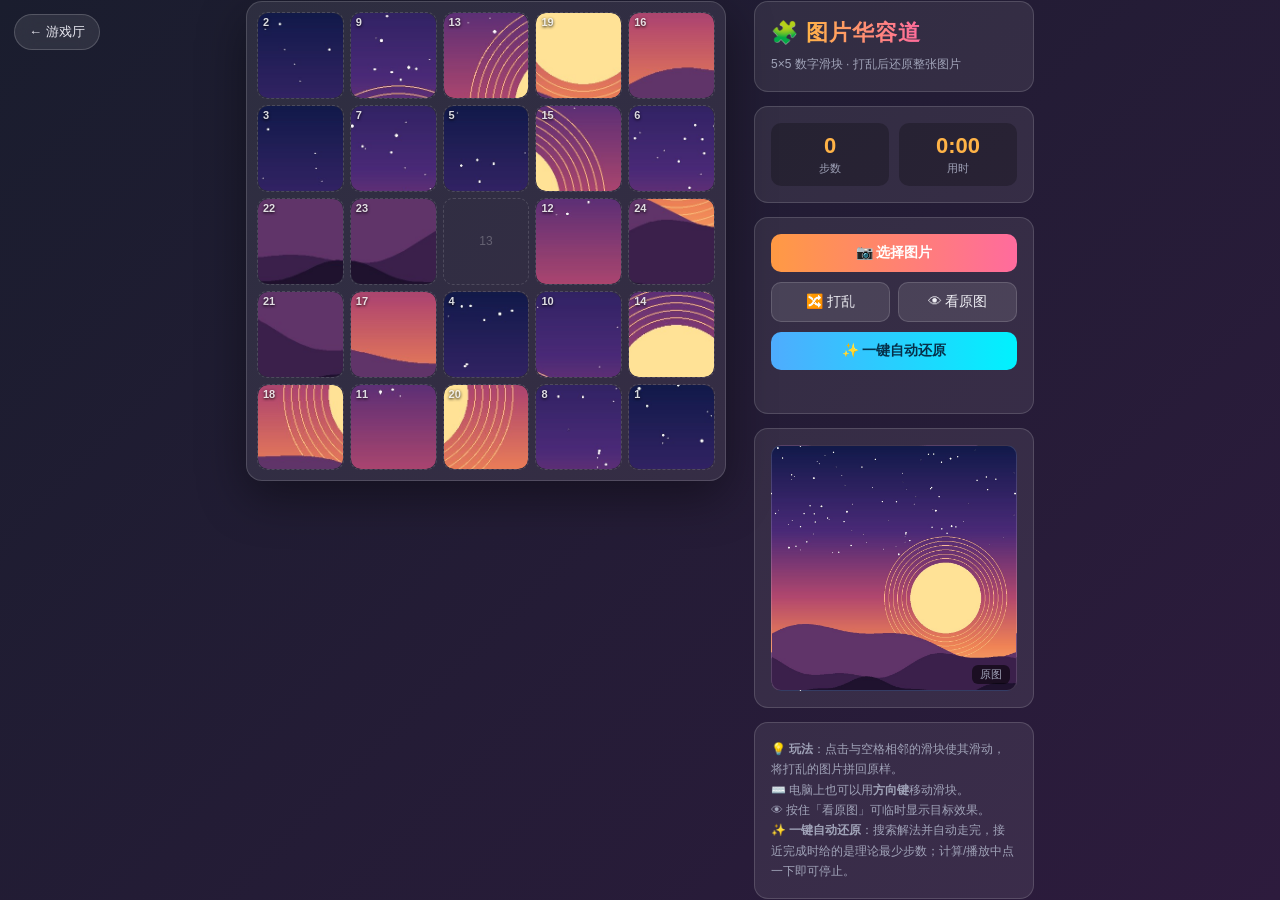
==== games/huarongdao.html @ a56ece61 "add games/huarongdao.html" ====
<!DOCTYPE html>
<html lang="zh-CN">
<head>
<meta charset="UTF-8">
<meta name="viewport" content="width=device-width, initial-scale=1.0, user-scalable=no">
<title>图片华容道 · 5×5 滑块拼图</title>
<style>
  * { margin: 0; padding: 0; box-sizing: border-box; -webkit-tap-highlight-color: transparent; }

  :root {
    --bg1: #1a1d2e;
    --bg2: #2d1b3d;
    --panel: rgba(255, 255, 255, 0.08);
    --panel-border: rgba(255, 255, 255, 0.15);
    --accent: #ffb347;
    --accent2: #ff6b9d;
    --text: #f0f0f5;
    --text-dim: #a0a3b8;
  }

  html, body { height: 100%; }

  body {
    font-family: "PingFang SC", "Microsoft YaHei", sans-serif;
    min-height: 100vh;
    background: linear-gradient(135deg, var(--bg1), var(--bg2));
    background-attachment: fixed;
    color: var(--text);
    display: flex;
    align-items: center;
    justify-content: center;
    padding: 16px;
    overscroll-behavior: none;
  }

  .container {
    display: flex;
    gap: 28px;
    align-items: flex-start;
    flex-wrap: wrap;
    justify-content: center;
    max-width: 900px;
  }

  /* 左侧：棋盘 */
  .board-wrap { position: relative; }

  #board {
    width: min(480px, 88vw);
    aspect-ratio: 1;
    background: var(--panel);
    border: 1px solid var(--panel-border);
    border-radius: 16px;
    padding: 10px;
    display: grid;
    grid-template-columns: repeat(5, 1fr);
    grid-template-rows: repeat(5, 1fr);
    gap: 6px;
    box-shadow: 0 16px 48px rgba(0,0,0,0.4);
    user-select: none;
    -webkit-user-select: none;
  }

  /* 每个格子固定存在，滑块在里面移动 —— 移动时只挪 DOM 节点，不重建 */
  .cell {
    position: relative;
    border-radius: 10px;
    border: 1.5px dashed rgba(255,255,255,0.14);
    overflow: hidden;
  }
  .cell .hint {
    position: absolute;
    inset: 0;
    display: flex;
    align-items: center;
    justify-content: center;
    color: rgba(255,255,255,0.25);
    font-size: 12px;
    pointer-events: none;
  }

  .tile {
    position: absolute;
    inset: 0;
    border-radius: 10px;
    overflow: hidden;
    cursor: pointer;
    background-size: 500% 500%;
    box-shadow: 0 3px 8px rgba(0,0,0,0.35);
    transition: transform 0.12s ease;
    touch-action: manipulation;
  }
  .tile:active { transform: scale(0.95); }
  .tile .num {
    position: absolute;
    top: 3px; left: 5px;
    font-size: 11px;
    font-weight: 700;
    color: rgba(255,255,255,0.85);
    text-shadow: 0 1px 3px rgba(0,0,0,0.9);
    pointer-events: none;
  }
  /* 胜利时淡出数字 */
  .tile.won .num { opacity: 0; transition: opacity 0.5s ease; }

  /* 右侧面板 */
  .side {
    width: 280px;
    display: flex;
    flex-direction: column;
    gap: 14px;
  }

  .card {
    background: var(--panel);
    border: 1px solid var(--panel-border);
    border-radius: 14px;
    padding: 16px;
  }

  h1 { font-size: 22px; letter-spacing: 1px; }
  h1 span {
    background: linear-gradient(90deg, var(--accent), var(--accent2));
    -webkit-background-clip: text;
    background-clip: text;
    color: transparent;
  }

  .stats { display: flex; gap: 10px; }
  .stat {
    flex: 1;
    text-align: center;
    background: rgba(0,0,0,0.25);
    border-radius: 10px;
    padding: 10px 6px;
  }
  .stat .val { font-size: 22px; font-weight: 700; color: var(--accent); }
  .stat .lbl { font-size: 11px; color: var(--text-dim); margin-top: 2px; }

  .btn {
    display: inline-flex;
    align-items: center;
    justify-content: center;
    gap: 6px;
    padding: 10px 14px;
    border-radius: 10px;
    border: 1px solid var(--panel-border);
    background: rgba(255,255,255,0.1);
    color: var(--text);
    font-size: 14px;
    cursor: pointer;
    transition: background 0.15s ease;
    font-family: inherit;
    width: 100%;
    touch-action: manipulation;
  }
  .btn:hover { background: rgba(255,255,255,0.18); }
  .btn.primary {
    background: linear-gradient(90deg, #ff9a44, #ff6b9d);
    border: none;
    color: #fff;
    font-weight: 700;
  }
  .btn.solve {
    background: linear-gradient(90deg, #4facfe, #00f2fe);
    border: none;
    color: #06304a;
    font-weight: 700;
  }
  .btn.solve.stop {
    background: linear-gradient(90deg, #ff7a7a, #ff4d6d);
    color: #fff;
  }
  .btn[disabled] { opacity: 0.55; pointer-events: none; }

  .btn-row { display: flex; gap: 8px; }

  .solve-info {
    font-size: 12px;
    color: var(--text-dim);
    text-align: center;
    min-height: 17px;
    line-height: 1.5;
  }
  .solve-info b { color: var(--accent); }

  .preview {
    width: 100%;
    aspect-ratio: 1;
    border-radius: 10px;
    background-size: cover;
    background-position: center;
    background-color: rgba(0,0,0,0.3);
    border: 1px solid var(--panel-border);
    display: flex;
    align-items: center;
    justify-content: center;
    color: var(--text-dim);
    font-size: 12px;
    position: relative;
  }
  .preview .tag {
    position: absolute;
    bottom: 6px; right: 6px;
    background: rgba(0,0,0,0.55);
    padding: 2px 8px;
    border-radius: 6px;
    font-size: 11px;
  }

  .tips { font-size: 12px; color: var(--text-dim); line-height: 1.7; }

  /* 默认占位（无图时） */
  #board.placeholder {
    display: flex;
    align-items: center;
    justify-content: center;
    flex-direction: column;
    gap: 12px;
    color: var(--text-dim);
    cursor: pointer;
    font-size: 14px;
  }
  #board.placeholder .big { font-size: 44px; }

  /* 看原图：独立图层盖在棋盘上，不重建棋盘 */
  #peek {
    position: absolute;
    inset: 0;
    border-radius: 12px;
    background-size: cover;
    background-position: center;
    display: none;
    z-index: 5;
  }

  .overlay {
    position: fixed;
    inset: 0;
    background: rgba(0,0,0,0.75);
    display: flex;
    align-items: center;
    justify-content: center;
    z-index: 100;
    opacity: 0;
    pointer-events: none;
    transition: opacity 0.25s ease;
  }
  .overlay.show { opacity: 1; pointer-events: auto; }

  .win-card {
    background: linear-gradient(160deg, #2a2d44, #3d2547);
    border: 1px solid rgba(255,255,255,0.2);
    border-radius: 20px;
    padding: 32px 40px;
    text-align: center;
    transform: scale(0.85);
    transition: transform 0.25s cubic-bezier(0.34, 1.56, 0.64, 1);
    max-width: 320px;
  }
  .overlay.show .win-card { transform: scale(1); }
  .win-card .emoji { font-size: 52px; }
  .win-card h2 {
    margin: 10px 0 4px;
    background: linear-gradient(90deg, var(--accent), var(--accent2));
    -webkit-background-clip: text;
    background-clip: text;
    color: transparent;
  }
  .win-card p { color: var(--text-dim); font-size: 14px; margin-bottom: 20px; }

  input[type="file"] { display: none; }

  @media (max-width: 820px) {
    .side { width: min(480px, 88vw); }
    .preview { aspect-ratio: 4/1; }
    .tips.hide-on-mobile { display: none; }
  }
</style>
</head>
<body>

<a href="../index.html" style="position:fixed;top:14px;left:14px;z-index:50;display:inline-flex;align-items:center;gap:5px;padding:8px 14px;border-radius:999px;background:rgba(255,255,255,.09);border:1px solid rgba(255,255,255,.18);color:#e8e8f0;font-size:13px;text-decoration:none;backdrop-filter:blur(10px);-webkit-backdrop-filter:blur(10px);">← 游戏厅</a>

<div class="container">
  <!-- 棋盘 -->
  <div class="board-wrap">
    <div id="board" class="placeholder">
      <div class="big">🖼️</div>
      <div>点击上传图片，开始游戏</div>
    </div>
    <div id="peek"></div>
  </div>

  <!-- 侧栏 -->
  <div class="side">
    <div class="card">
      <h1>🧩 <span>图片华容道</span></h1>
      <p class="tips" style="margin-top:6px;">5×5 数字滑块 · 打乱后还原整张图片</p>
    </div>

    <div class="card">
      <div class="stats">
        <div class="stat"><div class="val" id="moves">0</div><div class="lbl">步数</div></div>
        <div class="stat"><div class="val" id="time">0:00</div><div class="lbl">用时</div></div>
      </div>
    </div>

    <div class="card" style="display:flex; flex-direction:column; gap:10px;">
      <input type="file" id="fileInput" accept="image/*">
      <button class="btn primary" id="uploadBtn">📷 选择图片</button>
      <div class="btn-row">
        <button class="btn" id="shuffleBtn">🔀 打乱</button>
        <button class="btn" id="peekBtn">👁 看原图</button>
      </div>
      <button class="btn solve" id="solveBtn">✨ 一键自动还原</button>
      <div class="solve-info" id="solveInfo"></div>
    </div>

    <div class="card">
      <div class="preview" id="preview">原图预览</div>
    </div>

    <div class="card tips hide-on-mobile">
      💡 <b>玩法</b>：点击与空格相邻的滑块使其滑动，将打乱的图片拼回原样。<br>
      ⌨️ 电脑上也可以用<b>方向键</b>移动滑块。<br>
      👁 按住「看原图」可临时显示目标效果。<br>
      ✨ <b>一键自动还原</b>：搜索解法并自动走完，接近完成时给的是理论最少步数；计算/播放中点一下即可停止。
    </div>
  </div>
</div>

<!-- 胜利弹窗 -->
<div class="overlay" id="overlay">
  <div class="win-card">
    <div class="emoji">🎉</div>
    <h2>拼图完成！</h2>
    <p id="winText"></p>
    <button class="btn primary" id="againBtn" style="width:auto; padding:10px 28px;">再来一局</button>
  </div>
</div>

<script>
(function () {
  "use strict";

  var N = 5;
  var TOTAL = N * N;
  var EMPTY = TOTAL - 1;

  var boardEl   = document.getElementById("board");
  var peekEl    = document.getElementById("peek");
  var movesEl   = document.getElementById("moves");
  var timeEl    = document.getElementById("time");
  var previewEl = document.getElementById("preview");
  var overlayEl = document.getElementById("overlay");
  var winTextEl = document.getElementById("winText");
  var fileInput = document.getElementById("fileInput");

  var grid = [];        // grid[r][c] = 滑块值 (0..24, 24=空)
  var cellEls = [];     // 25 个固定格子 div
  var tileEls = {};     // value -> tile 元素
  var playing = false;
  var started = false;
  var moves = 0;
  var startTime = 0;
  var timerId = null;
  var bgUrl = null;

  /* ---------- 工具 ---------- */

  function solvedGrid() {
    var g = [];
    for (var r = 0; r < N; r++) {
      g[r] = [];
      for (var c = 0; c < N; c++) g[r][c] = r * N + c;
    }
    return g;
  }

  function findEmpty(g) {
    for (var r = 0; r < N; r++)
      for (var c = 0; c < N; c++)
        if (g[r][c] === EMPTY) return [r, c];
  }

  function findTile(v) {
    for (var r = 0; r < N; r++)
      for (var c = 0; c < N; c++)
        if (grid[r][c] === v) return [r, c];
    return null;
  }

  function isSolved(g) {
    for (var r = 0; r < N; r++)
      for (var c = 0; c < N; c++)
        if (g[r][c] !== r * N + c) return false;
    return true;
  }

  // 从完成态随机合法滑动 300 步，保证可解
  function shuffleGrid() {
    var g = solvedGrid();
    var er = N - 1, ec = N - 1, prev = null;
    for (var i = 0; i < 300; i++) {
      var options = [];
      if (er > 0) options.push([er - 1, ec]);
      if (er < N - 1) options.push([er + 1, ec]);
      if (ec > 0) options.push([er, ec - 1]);
      if (ec < N - 1) options.push([er, ec + 1]);
      var cand = options.filter(function (p) {
        return !prev || p[0] !== prev[0] || p[1] !== prev[1];
      });
      var pick = cand[Math.floor(Math.random() * cand.length)];
      g[er][ec] = g[pick[0]][pick[1]];
      g[pick[0]][pick[1]] = EMPTY;
      prev = [er, ec];
      er = pick[0]; ec = pick[1];
    }
    if (isSolved(g)) return shuffleGrid();
    return g;
  }

  /* ---------- 图片压缩：上传的大图先缩到 1080px 正方形，减少内存和绘制开销 ---------- */

  function compressImage(file, callback) {
    var reader = new FileReader();
    reader.onload = function () {
      var img = new Image();
      img.onload = function () {
        var MAX = 1080;
        var w = img.naturalWidth, h = img.naturalHeight;
        // 中心裁成正方形（棋盘是正方形，避免拉伸变形），再缩放
        var side = Math.min(w, h);
        var scale = Math.min(1, MAX / side);
        var cw = Math.round(side * scale);
        var sx = (w - side) / 2, sy = (h - side) / 2;
        var canvas = document.createElement("canvas");
        canvas.width = cw; canvas.height = cw;
        var ctx = canvas.getContext("2d");
        ctx.drawImage(img, sx, sy, side, side, 0, 0, cw, cw);
        try {
          callback(canvas.toDataURL("image/jpeg", 0.85));
        } catch (e) {
          callback(reader.result); // 极端情况降级用原图
        }
      };
      img.onerror = function () { callback(reader.result); };
      img.src = reader.result;
    };
    reader.readAsDataURL(file);
  }

  /* ---------- 渲染（一次性建好 25 个格子 + 24 个滑块） ---------- */

  function tileBgPos(value) {
    var row = Math.floor(value / N);
    var col = value % N;
    return (col * 100 / (N - 1)) + "% " + (row * 100 / (N - 1)) + "%";
  }

  function buildBoard() {
    boardEl.classList.remove("placeholder");
    boardEl.innerHTML = "";
    cellEls = [];
    tileEls = {};

    for (var i = 0; i < TOTAL; i++) {
      var cell = document.createElement("div");
      cell.className = "cell";
      var hint = document.createElement("div");
      hint.className = "hint";
      hint.textContent = i + 1;
      cell.appendChild(hint);
      boardEl.appendChild(cell);
      cellEls.push(cell);
    }

    for (var v = 0; v < TOTAL - 1; v++) {
      var t = document.createElement("div");
      t.className = "tile";
      t.value = v;                       // ← 关键：点击时靠它找回自己是谁，漏了这行点击就没反应
      t.style.backgroundImage = 'url("' + bgUrl + '")';
      t.style.backgroundPosition = tileBgPos(v);
      var num = document.createElement("div");
      num.className = "num";
      num.textContent = v + 1;
      t.appendChild(num);
      tileEls[v] = t;
    }
  }

  // 按当前 grid 把滑块放进对应格子（只在开局/打乱时调用）
  function layoutTiles() {
    for (var i = 0; i < TOTAL; i++) {
      var r = Math.floor(i / N), c = i % N;
      var v = grid[r][c];
      var cell = cellEls[i];
      var old = cell.firstChild;
      while (old) {
        var next = old.nextSibling;
        if (old.className === "tile") cell.removeChild(old);
        old = next;
      }
      if (v !== EMPTY) cell.appendChild(tileEls[v]);
    }
    // 给滑块绑定点击（每次开局绑一次）
    for (var key in tileEls) {
      (function (t) {
        t.onclick = function () {
          if (busy) return;
          var pos = findTile(t.value);
          if (pos) tryMove(pos[0], pos[1]);
        };
      })(tileEls[key]);
    }
  }

  /* ---------- 移动：只挪一个 DOM 节点，性能最优 ---------- */

  function tryMove(r, c) {
    if (!playing) return;
    var emptyPos = findEmpty(grid);
    var er = emptyPos[0], ec = emptyPos[1];
    if (Math.abs(er - r) + Math.abs(ec - c) !== 1) return;

    var v = grid[r][c];
    grid[er][ec] = v;
    grid[r][c] = EMPTY;

    // DOM：把滑块节点挪进空格
    cellEls[er * N + ec].appendChild(tileEls[v]);

    moves++;
    movesEl.textContent = moves;

    if (!started) { started = true; startTimer(); }

    if (isSolved(grid)) win();
  }

  function moveByDir(dir) {
    if (!playing) return;
    var emptyPos = findEmpty(grid);
    var er = emptyPos[0], ec = emptyPos[1];
    var tr = er, tc = ec;
    if (dir === "ArrowUp")    tr = er + 1;
    if (dir === "ArrowDown")  tr = er - 1;
    if (dir === "ArrowLeft")  tc = ec + 1;
    if (dir === "ArrowRight") tc = ec - 1;
    if (tr < 0 || tr >= N || tc < 0 || tc >= N) return;
    tryMove(tr, tc);
  }

  function startTimer() {
    startTime = Date.now();
    timerId = setInterval(function () {
      var s = Math.floor((Date.now() - startTime) / 1000);
      timeEl.textContent = Math.floor(s / 60) + ":" + ("0" + (s % 60)).slice(-2);
    }, 1000);
  }

  function stopTimer() {
    if (timerId) { clearInterval(timerId); timerId = null; }
  }

  function win() {
    playing = false;
    stopTimer();
    // 淡出数字，展示完整图效果
    for (var key in tileEls) tileEls[key].classList.add("won");
    var s = Math.floor((Date.now() - startTime) / 1000);
    winTextEl.textContent = "用时 " + Math.floor(s / 60) + " 分 " + (s % 60) + " 秒 · 共 " + moves + " 步";
    setTimeout(function () { overlayEl.classList.add("show"); }, 700);
  }

  /* ================= 自动求解器 =================
     1) IDA* —— 找到即为「最少步数」最优解
     2) 加权 A* —— 退而求其次，快速给出近似最优解
     两者都限时/限节点，避免手机卡死
  ================================================ */

  var busy = false;             // 求解/动画期间屏蔽手动操作
  var solveInfoEl = document.getElementById("solveInfo");

  function flatGrid() {
    var f = [];
    for (var r = 0; r < N; r++)
      for (var c = 0; c < N; c++) f[r * N + c] = grid[r][c];
    return f;
  }

  // 曼哈顿距离 + 线性冲突（可采纳启发式，保证 IDA* 最优）
  function heur(g) {
    var h = 0, i, r, c, v, tr, tc;
    for (i = 0; i < TOTAL; i++) {
      v = g[i];
      if (v === EMPTY) continue;
      tr = (v / N) | 0; tc = v % N;
      r = (i / N) | 0;  c = i % N;
      h += Math.abs(r - tr) + Math.abs(c - tc);
    }
    var a, b, list;
    for (r = 0; r < N; r++) {           // 行冲突
      list = [];
      for (c = 0; c < N; c++) {
        v = g[r * N + c];
        if (v !== EMPTY && ((v / N) | 0) === r) list.push(v % N);
      }
      for (a = 0; a < list.length; a++)
        for (b = a + 1; b < list.length; b++)
          if (list[a] > list[b]) h += 2;
    }
    for (c = 0; c < N; c++) {           // 列冲突
      list = [];
      for (r = 0; r < N; r++) {
        v = g[r * N + c];
        if (v !== EMPTY && v % N === c) list.push((v / N) | 0);
      }
      for (a = 0; a < list.length; a++)
        for (b = a + 1; b < list.length; b++)
          if (list[a] > list[b]) h += 2;
    }
    return h;
  }

  function keyOf(g) {
    var s = "";
    for (var i = 0; i < TOTAL; i++) s += String.fromCharCode(g[i]);
    return s;
  }

  // 移动方向：0=上 1=下 2=左 3=右（指「空格」的移动方向）
  function neighborIndex(e, d) {
    var r = (e / N) | 0, c = e % N;
    if (d === 0 && r > 0)     return e - N;
    if (d === 1 && r < N - 1) return e + N;
    if (d === 2 && c > 0)     return e - 1;
    if (d === 3 && c < N - 1) return e + 1;
    return -1;
  }

  /* ---------- IDA*（最优解） ---------- */
  function idaSolve(start, maxNodes, maxMs) {
    var t0 = Date.now();
    var path = [];
    var nodes = 0;
    var bound = heur(start);
    var LIMIT = 70;   // 超过这个深度就放弃，改走 A*

    function dfs(g, e, gc, bound, lastDir) {
      var h = heur(g);
      var f = gc + h;
      if (f > bound) return f;
      if (h === 0) return -1;
      if (++nodes > maxNodes) return Infinity;
      if ((nodes & 1023) === 0 && Date.now() - t0 > maxMs) return Infinity;

      var min = Infinity, d, ne, t, tmp;
      for (d = 0; d < 4; d++) {
        if (d === (lastDir ^ 1)) continue;      // 不走回头路
        ne = neighborIndex(e, d);
        if (ne < 0) continue;
        tmp = g[e]; g[e] = g[ne]; g[ne] = tmp;  // 交换空格与相邻块
        path.push(d);
        t = dfs(g, ne, gc + 1, bound, d);
        if (t === -1) return -1;                // 找到，path 即解法
        path.pop();
        tmp = g[e]; g[e] = g[ne]; g[ne] = tmp;
        if (t < min) min = t;
      }
      return min;
    }

    var work = start.slice();
    while (true) {
      var t = dfs(work, work.indexOf(EMPTY), 0, bound, -1);
      if (t === -1) return path.slice();
      if (t === Infinity || t > LIMIT) return null;
      bound = t;
    }
  }

  /* ---------- 最小堆 ---------- */
  function MinHeap() { this.a = []; }
  function hcmp(x, y) { return x.f !== y.f ? x.f - y.f : x.h - y.h; }
  MinHeap.prototype.push = function (f, h, state, key, g, e) {
    var a = this.a, i = a.length, t;
    a.push({ f: f, h: h, state: state, key: key, g: g, e: e });
    while (i > 0) {
      var p = (i - 1) >> 1;
      if (hcmp(a[i], a[p]) < 0) { t = a[i]; a[i] = a[p]; a[p] = t; i = p; }
      else break;
    }
  };
  MinHeap.prototype.pop = function () {
    var a = this.a, top = a[0], last = a.pop(), i, n, l, r2, m, t;
    if (a.length) {
      a[0] = last; i = 0; n = a.length;
      while (true) {
        l = 2 * i + 1; r2 = l + 1; m = i;
        if (l < n && hcmp(a[l], a[m]) < 0) m = l;
        if (r2 < n && hcmp(a[r2], a[m]) < 0) m = r2;
        if (m === i) break;
        t = a[i]; a[i] = a[m]; a[m] = t; i = m;
      }
    }
    return top;
  };

  /* ---------- 加权 A*：weight 越小越接近最优，但越慢 ----------
     做成可分片执行的对象，每次只算 26ms 就交还主线程，手机不卡顿 */
  function AStarRunner(start, w, maxNodes, maxMs) {
    this.w = w; this.maxNodes = maxNodes; this.maxMs = maxMs;
    this.t0 = Date.now();
    this.bestG = Object.create(null);
    this.parent = Object.create(null);
    this.pmove = Object.create(null);
    this.startKey = keyOf(start);
    this.bestG[this.startKey] = 0;
    var h0 = heur(start);
    this.heap = new MinHeap();
    this.heap.push(w * h0, h0, start.slice(), this.startKey, 0, start.indexOf(EMPTY));
    this.nodes = 0;
  }

  AStarRunner.prototype.advance = function (sliceMs) {
    var sliceEnd = Date.now() + sliceMs;
    while (this.heap.a.length) {
      var cur = this.heap.pop();
      if (cur.g > this.bestG[cur.key]) continue;      // 过期节点
      if (cur.h === 0) {                              // 到达目标
        var path = [], k = cur.key;
        while (k !== this.startKey) { path.push(this.pmove[k]); k = this.parent[k]; }
        return { done: true, path: path.reverse() };
      }
      if (++this.nodes > this.maxNodes) return { done: true, path: null };
      if ((this.nodes & 255) === 0 && Date.now() - this.t0 > this.maxMs) return { done: true, path: null };

      for (var d = 0; d < 4; d++) {
        var ne = neighborIndex(cur.e, d);
        if (ne < 0) continue;
        var ns = cur.state.slice();
        ns[cur.e] = ns[ne]; ns[ne] = EMPTY;
        var nk = keyOf(ns);
        var ng = cur.g + 1;
        if (this.bestG[nk] === undefined || ng < this.bestG[nk]) {
          this.bestG[nk] = ng; this.parent[nk] = cur.key; this.pmove[nk] = d;
          var nh = heur(ns);
          this.heap.push(ng + this.w * nh, nh, ns, nk, ng, ne);
        }
      }
      if (Date.now() >= sliceEnd) return { done: false };
    }
    return { done: true, path: null };
  };

  // 去掉解法里绕圈子的片段（回到曾经出现过的局面 = 白走）
  function shorten(start, path) {
    var changed = true, guard = 0;
    while (changed && guard++ < 300) {
      changed = false;
      var seen = Object.create(null);
      var states = [start.slice()];
      seen[keyOf(states[0])] = 0;
      for (var i = 0; i < path.length; i++) {
        var s = states[states.length - 1].slice();
        var e = s.indexOf(EMPTY), ne = neighborIndex(e, path[i]);
        if (ne < 0) break;
        s[e] = s[ne]; s[ne] = EMPTY;
        var k = keyOf(s);
        if (seen[k] !== undefined) {
          path.splice(seen[k], i - seen[k] + 1);
          changed = true;
          break;
        }
        seen[k] = states.length;
        states.push(s);
      }
    }
    return path;
  }

  // 由精到粗：先求高质量解，算不出来再逐步放宽
  var SOLVE_PLAN = [[2, 200000, 1400], [3.5, 200000, 900], [9, 150000, 600]];

  function solveAsync(start, onDone) {
    var t0 = Date.now(), idx = 0, runner = null, ticks = 0;
    function tick() {
      if (!solving) { onDone(null); return; }          // 用户点了停止
      if (!runner) {
        var p = SOLVE_PLAN[idx];
        runner = new AStarRunner(start, p[0], p[1], p[2]);
      }
      var r = runner.advance(26);
      if (r.done) {
        if (r.path) { onDone({ path: shorten(start, r.path), ms: Date.now() - t0 }); return; }
        idx++;
        if (idx >= SOLVE_PLAN.length) { onDone(null); return; }
        runner = null;
        setTimeout(tick, 0);
        return;
      }
      if ((++ticks & 7) === 0) {
        solveInfoEl.innerHTML = "🧮 搜索中… 已分析 <b>" + runner.nodes + "</b> 个局面";
      }
      setTimeout(tick, 0);
    }
    setTimeout(tick, 0);
  }

  /* ---------- 播放解法动画 ---------- */
  var animating = false;

  function playSolution(path) {
    busy = true;
    animating = true;
    if (!started) { started = true; startTimer(); }
    var i = 0;
    // 步数越多节奏越快，整体控制在 7 秒左右
    var delay = Math.max(45, Math.min(160, Math.round(7000 / path.length)));

    function step() {
      if (!animating) { busy = false; return; }         // 被手动停止
      if (i >= path.length) { busy = false; animating = false; return; }
      var emptyPos = findEmpty(grid);
      var e = emptyPos[0] * N + emptyPos[1];
      var ne = neighborIndex(e, path[i]);
      if (ne < 0) { busy = false; animating = false; return; }
      tryMove((ne / N) | 0, ne % N);
      i++;
      if (i < path.length && playing) setTimeout(step, delay);
      else { busy = false; animating = false; }
    }
    setTimeout(step, 120);
  }

  var solveBtn = document.getElementById("solveBtn");
  var solving = false;

  function resetSolveBtn() {
    solving = false;
    busy = false;
    solveBtn.textContent = "✨ 一键自动还原";
    solveBtn.classList.remove("stop");
  }

  solveBtn.onclick = function () {
    if (solving) {                       // 计算中再点一次 = 停止
      resetSolveBtn();
      solveInfoEl.innerHTML = "已停止";
      return;
    }
    if (animating) {                     // 播放中再点一次 = 停止动画
      animating = false;
      busy = false;
      solveInfoEl.innerHTML = "已停止，剩余部分自己来吧";
      return;
    }
    if (!bgUrl || busy || !playing) return;

    busy = true; solving = true;
    solveInfoEl.innerHTML = "🧮 正在计算…";
    solveBtn.textContent = "⏹ 停止计算";
    solveBtn.classList.add("stop");

    // 先让提示渲染出来，再开始搜索
    setTimeout(function () {
      var start = flatGrid();
      // 1) 先试 IDA*：局面接近完成时可秒出「理论最少步数」
      var best = null;
      try { best = idaSolve(start, 300000, 400); } catch (e) { best = null; }
      if (!solving) { resetSolveBtn(); return; }
      if (best) {
        resetSolveBtn();
        solveInfoEl.innerHTML = "✨ <b>最优解 " + best.length + " 步</b>（理论最少）";
        playSolution(best);
        return;
      }
      // 2) 否则分片跑加权 A*，找近似最优解
      solveAsync(start, function (res) {
        if (!solving) { resetSolveBtn(); return; }
        resetSolveBtn();
        if (!res) { solveInfoEl.innerHTML = "😵 没算出来，先手动走几步再试"; return; }
        solveInfoEl.innerHTML = "🔎 <b>" + res.path.length + " 步</b>还原" +
          "（搜索 " + (res.ms / 1000).toFixed(1) + "s，接近最优）";
        playSolution(res.path);
      });
    }, 40);
  };

  /* ---------- 开始 / 控制 ---------- */

  function newGame() {
    if (!bgUrl) return;
    overlayEl.classList.remove("show");
    peekEl.style.display = "none";
    grid = shuffleGrid();
    moves = 0;
    started = false;
    playing = true;
    movesEl.textContent = "0";
    timeEl.textContent = "0:00";
    stopTimer();
    buildBoard();
    layoutTiles();
    busy = false;
    solving = false;
    animating = false;
    solveBtn.textContent = "✨ 一键自动还原";
    solveBtn.classList.remove("stop");
    solveInfoEl.innerHTML = "";
  }

  boardEl.addEventListener("click", function () {
    if (!bgUrl) fileInput.click();
  });
  document.getElementById("uploadBtn").onclick = function () { fileInput.click(); };

  fileInput.addEventListener("change", function (e) {
    var file = e.target.files && e.target.files[0];
    if (!file) return;
    compressImage(file, function (url) {
      bgUrl = url;
      previewEl.style.backgroundImage = 'url("' + bgUrl + '")';
      previewEl.innerHTML = '<span class="tag">原图</span>';
      newGame();
    });
    fileInput.value = "";
  });

  document.getElementById("shuffleBtn").onclick = function () {
    if (busy) return;
    if (bgUrl) newGame();
  };

  // 看原图：独立图层盖在棋盘上，零重建
  var peekBtn = document.getElementById("peekBtn");
  function peekStart() {
    if (!bgUrl || !playing || busy) return;
    peekEl.style.backgroundImage = 'url("' + bgUrl + '")';
    peekEl.style.display = "block";
  }
  function peekEnd() { peekEl.style.display = "none"; }
  peekBtn.addEventListener("mousedown", peekStart);
  peekBtn.addEventListener("mouseup", peekEnd);
  peekBtn.addEventListener("mouseleave", peekEnd);
  peekBtn.addEventListener("touchstart", function (e) { e.preventDefault(); peekStart(); }, { passive: false });
  peekBtn.addEventListener("touchcancel", peekEnd);
  peekBtn.addEventListener("touchend", peekEnd);

  document.getElementById("againBtn").onclick = function () {
    if (busy) return;
    newGame();
  };

  document.addEventListener("keydown", function (e) {
    if (busy) return;
    if (e.key.indexOf("Arrow") === 0) {
      e.preventDefault();
      moveByDir(e.key);
    }
  });

  /* ---------- 默认图片：进页面直接能玩，不用先上传 ---------- */
  (function useDefaultImage() {
    bgUrl = "../assets/img/huarongdao-default.jpg";
    previewEl.style.backgroundImage = 'url("' + bgUrl + '")';
    previewEl.innerHTML = '<span class="tag">原图</span>';
    newGame();
  })();
})();
</script>
</body>
</html>
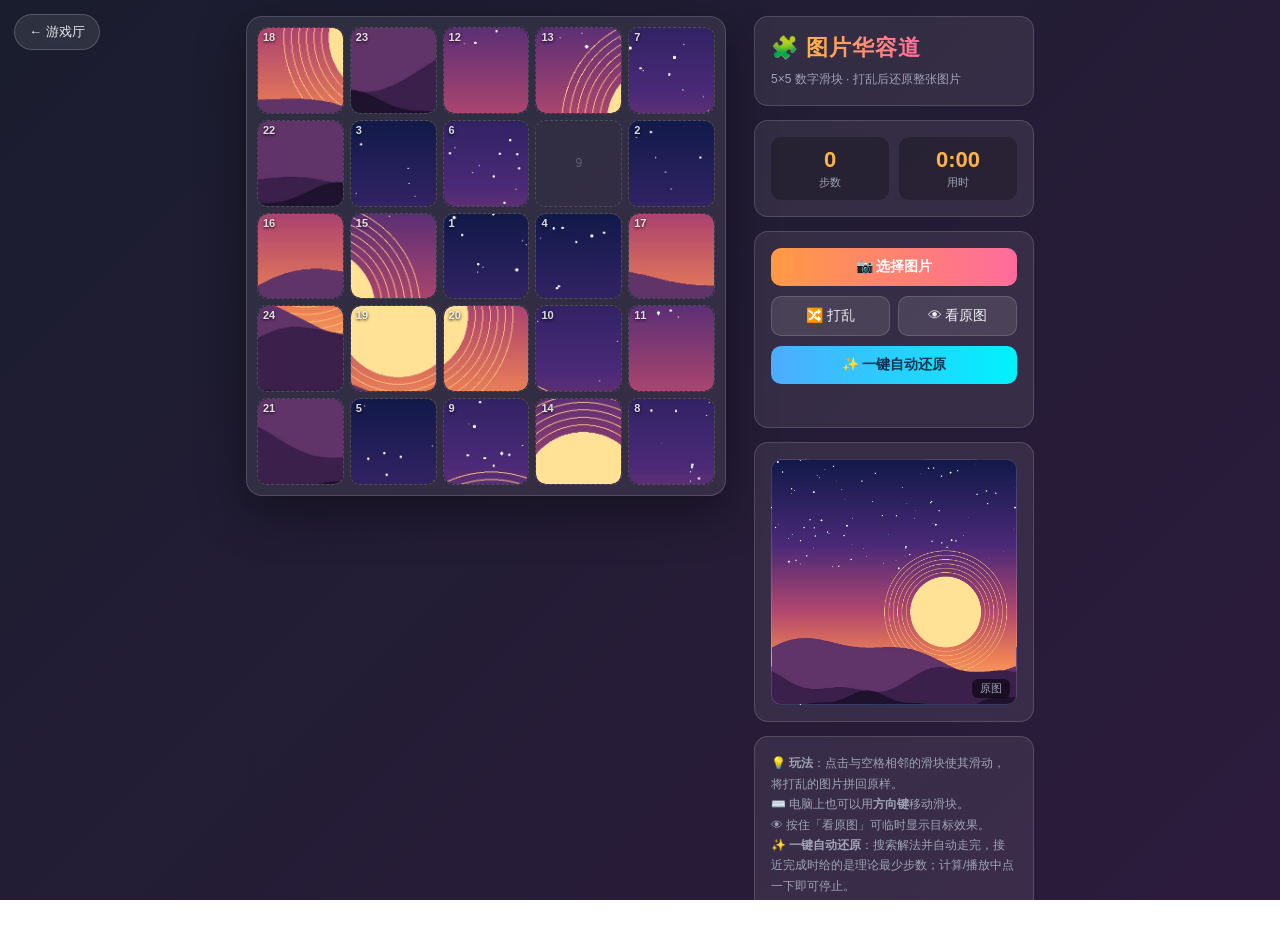
==== commit 3c4ee86d: "fix: 手机端棋盘顶部被裁 + 返回按钮遮挡第一行" ====
--- a/games/huarongdao.html
+++ b/games/huarongdao.html
@@ -18,7 +18,10 @@
     --text-dim: #a0a3b8;
   }
 
-  html, body { height: 100%; }
+  /* 只给 html 高度，body 靠 min-height 撑开；
+     若 body 固定 height:100% + flex 居中，内容超过一屏时会被上下同时裁掉，
+     且上方溢出部分永远滚动不到（手机上看不到棋盘最上面一行）。 */
+  html { height: 100%; }
 
   body {
     font-family: "PingFang SC", "Microsoft YaHei", sans-serif;
@@ -27,8 +30,6 @@
     background-attachment: fixed;
     color: var(--text);
     display: flex;
-    align-items: center;
-    justify-content: center;
     padding: 16px;
     overscroll-behavior: none;
   }
@@ -40,6 +41,9 @@
     flex-wrap: wrap;
     justify-content: center;
     max-width: 900px;
+    /* 用 auto 外边距居中：空间够时居中，内容超高时自动归零、从头开始排，
+       不会出现"顶部被裁掉又滚不回去"的情况 */
+    margin: auto;
   }
 
   /* 左侧：棋盘 */
@@ -272,6 +276,9 @@
   input[type="file"] { display: none; }
 
   @media (max-width: 820px) {
+    /* 左上角的「← 游戏厅」是固定定位，手机上棋盘占满宽度，
+       没有这段内边距它就会压住棋盘第一行 */
+    body { padding: 58px 12px 20px; }
     .side { width: min(480px, 88vw); }
     .preview { aspect-ratio: 4/1; }
     .tips.hide-on-mobile { display: none; }
